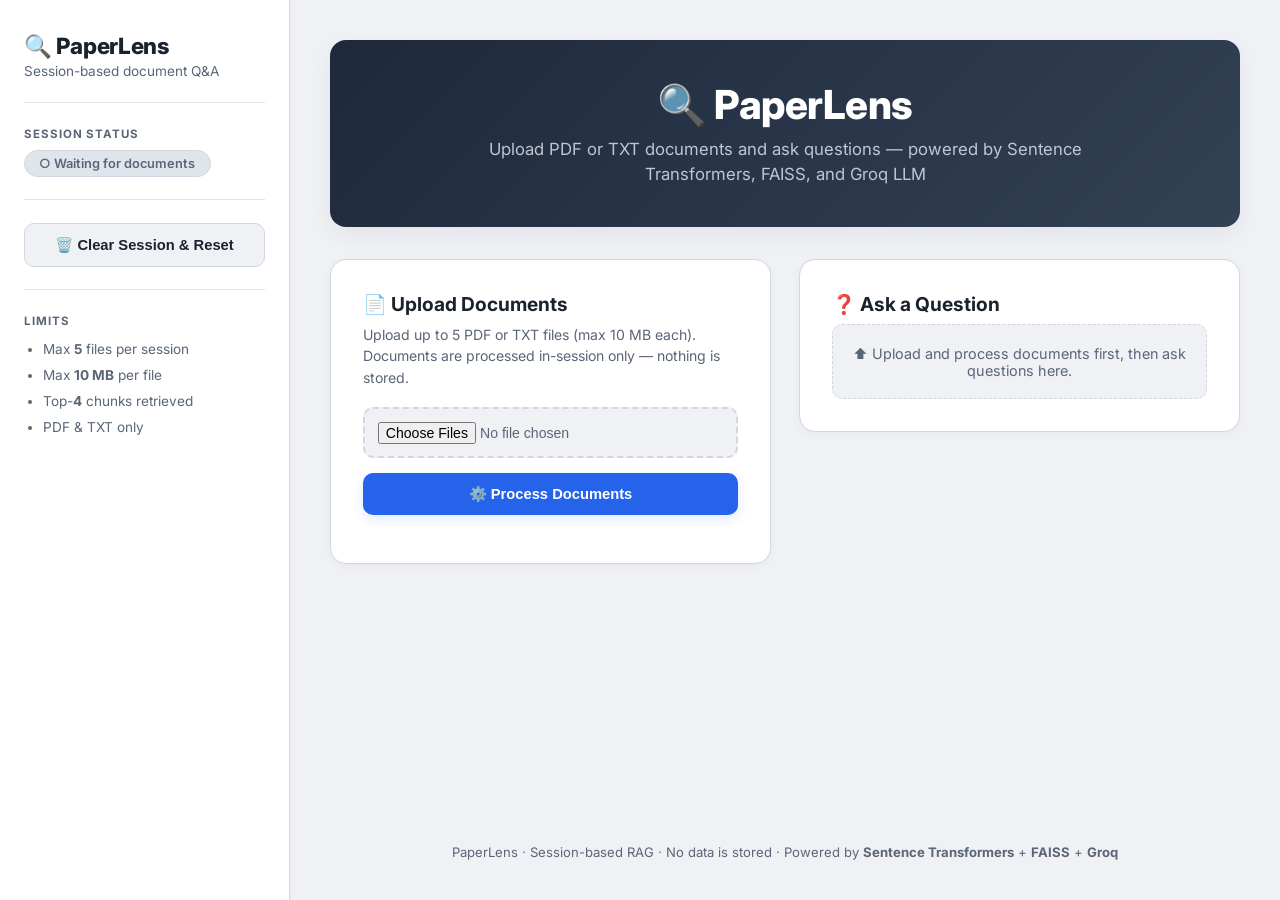
==== templates/index.html @ 30582c38 "responsive and no stramlit and static web" ====
<!DOCTYPE html>
<html lang="en">
<head>
    <meta charset="UTF-8">
    <meta name="viewport" content="width=device-width, initial-scale=1.0">
    <title>PaperLens</title>
    <link rel="stylesheet" href="/static/style.css">
    <link rel="preconnect" href="https://fonts.googleapis.com">
    <link rel="preconnect" href="https://fonts.gstatic.com" crossorigin>
    <link href="https://fonts.googleapis.com/css2?family=Inter:wght@400;600;700;800&display=swap" rel="stylesheet">
</head>
<body>

    <div class="sidebar">
        <h2>🔍 PaperLens</h2>
        <p class="subtitle">Session-based document Q&A</p>
        <hr>

        <div class="sidebar-section-title">Session Status</div>
        <div id="status-container">
            <span class="status-waiting" id="status-pill">○ Waiting for documents</span>
            <div id="status-details" style="margin-top: 10px;"></div>
        </div>

        <hr>
        <button id="clear-btn" class="btn btn-secondary">🗑️ Clear Session & Reset</button>
        <hr>

        <div class="sidebar-section-title">Limits</div>
        <ul class="limits-list">
            <li>Max <b>5</b> files per session</li>
            <li>Max <b>10 MB</b> per file</li>
            <li>Top-<b>4</b> chunks retrieved</li>
            <li>PDF & TXT only</li>
        </ul>
    </div>

    <main class="main-content">
        <div class="hero-header">
            <h1>🔍 PaperLens</h1>
            <p>Upload PDF or TXT documents and ask questions — powered by Sentence Transformers, FAISS, and Groq LLM</p>
        </div>

        <div class="grid-container">
            <!-- Upload Panel -->
            <div class="panel">
                <h3>📄 Upload Documents</h3>
                <p class="panel-sub">Upload up to 5 PDF or TXT files (max 10 MB each). Documents are processed in-session only — nothing is stored.</p>
                
                <input type="file" id="file-input" multiple accept=".pdf,.txt">
                <button id="upload-btn" class="btn btn-primary" style="margin-top: 15px; width: 100%;">⚙️ Process Documents</button>
                
                <div id="upload-message" class="message-box"></div>
            </div>

            <!-- Q&A Panel -->
            <div class="panel">
                <h3>❓ Ask a Question</h3>
                <div id="qa-disabled-msg" class="info-box">⬆️ Upload and process documents first, then ask questions here.</div>
                
                <div id="qa-form" class="hidden">
                    <textarea id="question-input" placeholder="e.g. What is the main contribution of this paper?" rows="4"></textarea>
                    <button id="ask-btn" class="btn btn-primary" style="width: 100%;">🔎 Search & Answer</button>
                </div>

                <!-- Answer Output Area -->
                <div id="answer-section" class="hidden">
                    <hr>
                    <h4>💬 Answer</h4>
                    <div class="answer-card">
                        <p id="answer-text"></p>
                    </div>

                    <div id="sources-container">
                        <strong>📌 Source References</strong>
                        <div id="source-badges"></div>
                    </div>

                    <details id="chunks-expander" style="margin-top: 15px;">
                        <summary>🔬 Inspect Retrieved Chunks</summary>
                        <div id="chunks-list" style="margin-top: 10px;"></div>
                    </details>
                </div>
            </div>
        </div>

        <footer class="footer">
            PaperLens · Session-based RAG · No data is stored · Powered by <b>Sentence Transformers</b> + <b>FAISS</b> + <b>Groq</b>
        </footer>
    </main>

    <script src="/static/script.js"></script>
</body>
</html>
---- static/style.css ----
/* ── Color Variables (Derived from Light Palette + Accents) ── */
:root {
    --bg-main: #F0F1F5;        /* White 90 */
    --surface: #FFFFFF;        /* White 100 */
    --surface-glass: rgba(255, 255, 255, 0.85);
    --border-light: #E0E4EB;   /* White 80 */
    --border-mid: #D1D6E0;     /* White 70 */
    --accent-gray: #BFC6D4;    /* White 60 */
    --text-primary: #1A222E;   /* Deep Slate */
    --text-secondary: #5A6678; /* Soft Slate */
    --accent-blue: #2563EB;    /* Clean Accent Blue */
    --accent-blue-hover: #1D4ED8;
    --accent-glow: rgba(37, 99, 235, 0.15);
    --success-bg: #E6F4EA;
    --success-text: #137333;
    --shadow-sm: 0 2px 8px rgba(26, 34, 46, 0.04);
    --shadow-md: 0 8px 24px rgba(26, 34, 46, 0.06);
    --shadow-lg: 0 16px 32px rgba(26, 34, 46, 0.08);
    --transition-fast: 0.2s cubic-bezier(0.4, 0, 0.2, 1);
    --transition-smooth: 0.35s cubic-bezier(0.16, 1, 0.3, 1);
}

/* ── Global Reset & Animations ── */
* {
    box-sizing: border-box;
    margin: 0;
    padding: 0;
}

body {
    font-family: 'Inter', system-ui, -apple-system, sans-serif;
    background-color: var(--bg-main);
    color: var(--text-primary);
    display: flex;
    min-height: 100vh;
    -webkit-font-smoothing: antialiased;
    overflow-x: hidden;
}

/* Keyframe Animations */
@keyframes fadeInUp {
    from {
        opacity: 0;
        transform: translateY(16px);
    }
    to {
        opacity: 1;
        transform: translateY(0);
    }
}

@keyframes pulseGlow {
    0%, 100% { box-shadow: 0 0 0 0 var(--accent-glow); }
    50% { box-shadow: 0 0 0 8px transparent; }
}

/* ── Sidebar Styling ── */
.sidebar {
    width: 290px;
    background-color: var(--surface);
    border-right: 1px solid var(--border-mid);
    padding: 2rem 1.5rem;
    height: 100vh;
    position: fixed;
    top: 0;
    left: 0;
    overflow-y: auto;
    z-index: 100;
    transition: transform var(--transition-smooth);
    box-shadow: var(--shadow-sm);
}

.sidebar h2 {
    font-size: 1.4rem;
    color: var(--text-primary);
    font-weight: 800;
    letter-spacing: -0.3px;
    display: flex;
    align-items: center;
    gap: 0.5rem;
}

.sidebar .subtitle {
    font-size: 0.85rem;
    color: var(--text-secondary);
    margin-top: 0.2rem;
}

.sidebar-section-title {
    font-size: 0.72rem;
    font-weight: 700;
    text-transform: uppercase;
    letter-spacing: 0.08em;
    color: var(--text-secondary);
    margin-top: 1.5rem;
    margin-bottom: 0.6rem;
}

.limits-list {
    padding-left: 1.2rem;
    font-size: 0.85rem;
    color: var(--text-secondary);
    line-height: 1.7;
}

.limits-list li {
    margin-bottom: 0.2rem;
}

hr {
    border: none;
    border-top: 1px solid var(--border-light);
    margin: 1.4rem 0;
}

/* ── Main Layout ── */
.main-content {
    margin-left: 290px;
    padding: 2.5rem;
    width: calc(100% - 290px);
    min-height: 100vh;
    display: flex;
    flex-direction: column;
    animation: fadeInUp 0.5s var(--transition-smooth);
}

/* Hero Header */
.hero-header {
    background: linear-gradient(135deg, #1E293B 0%, #334155 100%);
    border-radius: 16px;
    padding: 2.5rem 2rem;
    margin-bottom: 2rem;
    text-align: center;
    box-shadow: var(--shadow-md);
    position: relative;
    overflow: hidden;
    transition: transform var(--transition-smooth), box-shadow var(--transition-smooth);
}

.hero-header:hover {
    transform: translateY(-2px);
    box-shadow: var(--shadow-lg);
}

.hero-header h1 {
    color: #FFFFFF;
    font-size: 2.5rem;
    font-weight: 800;
    margin-bottom: 0.5rem;
    letter-spacing: -0.5px;
}

.hero-header p {
    color: var(--accent-gray);
    font-size: 1.05rem;
    max-width: 650px;
    margin: 0 auto;
    line-height: 1.5;
}

/* Content Grid */
.grid-container {
    display: grid;
    grid-template-columns: repeat(2, 1fr);
    gap: 1.75rem;
    align-items: start;
}

.panel {
    background: var(--surface);
    padding: 2rem;
    border-radius: 16px;
    border: 1px solid var(--border-mid);
    box-shadow: var(--shadow-sm);
    transition: transform var(--transition-smooth), box-shadow var(--transition-smooth), border-color var(--transition-fast);
    animation: fadeInUp 0.6s var(--transition-smooth) both;
}

.panel:hover {
    box-shadow: var(--shadow-md);
    border-color: var(--accent-gray);
}

.panel h3 {
    font-size: 1.2rem;
    color: var(--text-primary);
    margin-bottom: 0.5rem;
    display: flex;
    align-items: center;
    gap: 0.5rem;
}

.panel-sub {
    font-size: 0.88rem;
    color: var(--text-secondary);
    line-height: 1.5;
    margin-bottom: 1.2rem;
}

/* ── UI Controls & Inputs ── */
.btn {
    border: none;
    border-radius: 10px;
    padding: 0.75rem 1.25rem;
    font-weight: 600;
    cursor: pointer;
    font-size: 0.92rem;
    transition: all var(--transition-fast);
    display: inline-flex;
    align-items: center;
    justify-content: center;
    gap: 0.5rem;
}

.btn-primary {
    background: var(--accent-blue);
    color: #FFFFFF;
    box-shadow: 0 4px 12px var(--accent-glow);
}

.btn-primary:hover {
    background: var(--accent-blue-hover);
    transform: translateY(-1px);
    box-shadow: 0 6px 16px var(--accent-glow);
}

.btn-primary:active {
    transform: translateY(0);
}

.btn-secondary {
    background: var(--bg-main);
    color: var(--text-primary);
    border: 1px solid var(--border-mid);
    width: 100%;
}

.btn-secondary:hover {
    background: var(--border-light);
    color: var(--text-primary);
}

textarea {
    width: 100%;
    border: 1px solid var(--border-mid);
    background-color: var(--bg-main);
    color: var(--text-primary);
    border-radius: 10px;
    padding: 1rem;
    font-family: inherit;
    font-size: 0.95rem;
    margin-bottom: 1rem;
    outline: none;
    resize: vertical;
    transition: all var(--transition-fast);
}

textarea:focus {
    border-color: var(--accent-blue);
    background-color: var(--surface);
    box-shadow: 0 0 0 4px var(--accent-glow);
}

input[type="file"] {
    width: 100%;
    padding: 0.8rem;
    background: var(--bg-main);
    border: 2px dashed var(--border-mid);
    border-radius: 10px;
    font-size: 0.88rem;
    color: var(--text-secondary);
    cursor: pointer;
    transition: all var(--transition-fast);
}

input[type="file"]:hover {
    border-color: var(--accent-blue);
    background: var(--surface);
}

/* ── Answer & Source Cards ── */
#answer-section {
    animation: fadeInUp 0.4s var(--transition-smooth);
}

.answer-card {
    background: var(--bg-main);
    border-left: 4px solid var(--accent-blue);
    border-radius: 10px;
    padding: 1.25rem 1.5rem;
    margin: 1.2rem 0;
    color: var(--text-primary);
    line-height: 1.65;
    font-size: 0.98rem;
    box-shadow: inset 0 1px 2px rgba(0,0,0,0.02);
}

.source-badge {
    display: inline-flex;
    align-items: center;
    background: var(--surface);
    color: var(--text-primary);
    border: 1px solid var(--border-mid);
    border-radius: 20px;
    padding: 0.3rem 0.85rem;
    font-size: 0.78rem;
    font-weight: 600;
    margin: 0.3rem 0.3rem 0.3rem 0;
    box-shadow: var(--shadow-sm);
    transition: all var(--transition-fast);
}

.source-badge:hover {
    border-color: var(--accent-blue);
    transform: translateY(-1px);
}

.chunk-card {
    background: var(--bg-main);
    border: 1px solid var(--border-light);
    border-radius: 10px;
    padding: 1rem 1.2rem;
    margin-bottom: 0.75rem;
    transition: border-color var(--transition-fast);
}

.chunk-card:hover {
    border-color: var(--border-mid);
}

.chunk-meta {
    font-size: 0.75rem;
    color: var(--text-secondary);
    font-weight: 700;
    text-transform: uppercase;
    margin-bottom: 0.4rem;
}

.chunk-text {
    font-size: 0.88rem;
    color: var(--text-primary);
    line-height: 1.55;
}

/* Status Indicators */
.status-ready {
    background: var(--success-bg);
    color: var(--success-text);
    border: 1px solid #A8DADC;
    border-radius: 20px;
    padding: 0.3rem 0.9rem;
    font-size: 0.8rem;
    font-weight: 600;
    display: inline-block;
    animation: pulseGlow 2s infinite;
}

.status-waiting {
    background: var(--border-light);
    color: var(--text-secondary);
    border: 1px solid var(--border-mid);
    border-radius: 20px;
    padding: 0.3rem 0.9rem;
    font-size: 0.8rem;
    font-weight: 600;
    display: inline-block;
}

/* Collapsible Details */
details {
    background: var(--bg-main);
    border-radius: 10px;
    border: 1px solid var(--border-light);
    padding: 0.75rem 1rem;
    transition: background var(--transition-fast);
}

details[open] {
    background: var(--surface);
    border-color: var(--border-mid);
}

summary {
    font-weight: 600;
    font-size: 0.9rem;
    cursor: pointer;
    color: var(--text-primary);
    user-select: none;
}

.hidden { display: none !important; }

.info-box {
    background: var(--bg-main);
    color: var(--text-secondary);
    border: 1px dashed var(--border-mid);
    padding: 1.2rem;
    border-radius: 10px;
    font-size: 0.9rem;
    text-align: center;
}

.message-box {
    margin-top: 1rem;
    font-size: 0.9rem;
    font-weight: 500;
}

.footer {
    text-align: center;
    color: var(--text-secondary);
    font-size: 0.82rem;
    margin-top: auto;
    padding-top: 3rem;
}

/* ── Mobile & Tablet Responsiveness ── */
@media (max-width: 1024px) {
    .grid-container {
        grid-template-columns: 1fr;
    }
}

@media (max-width: 768px) {
    body {
        flex-direction: column;
    }

    .sidebar {
        width: 100%;
        height: auto;
        position: relative;
        border-right: none;
        border-bottom: 1px solid var(--border-mid);
        padding: 1.5rem;
    }

    .main-content {
        margin-left: 0;
        width: 100%;
        padding: 1.5rem;
    }

    .hero-header {
        padding: 1.75rem 1.25rem;
    }

    .hero-header h1 {
        font-size: 1.8rem;
    }

    .hero-header p {
        font-size: 0.92rem;
    }

    .panel {
        padding: 1.25rem;
    }
}
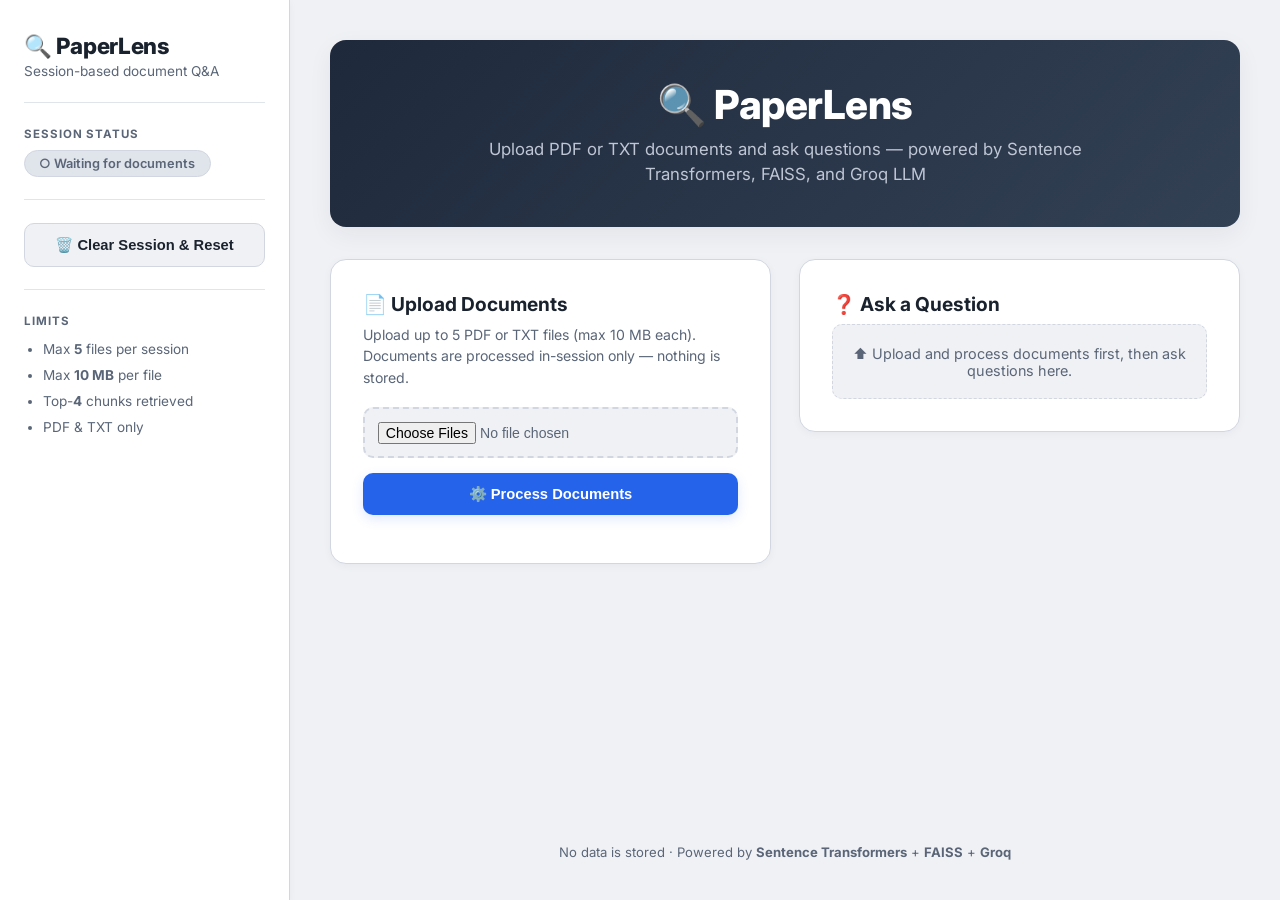
==== commit 8e78354f: "ui edit" ====
--- a/templates/index.html
+++ b/templates/index.html
@@ -85,7 +85,7 @@
         </div>
 
         <footer class="footer">
-            PaperLens · Session-based RAG · No data is stored · Powered by <b>Sentence Transformers</b> + <b>FAISS</b> + <b>Groq</b>
+            No data is stored · Powered by <b>Sentence Transformers</b> + <b>FAISS</b> + <b>Groq</b>
         </footer>
     </main>
 
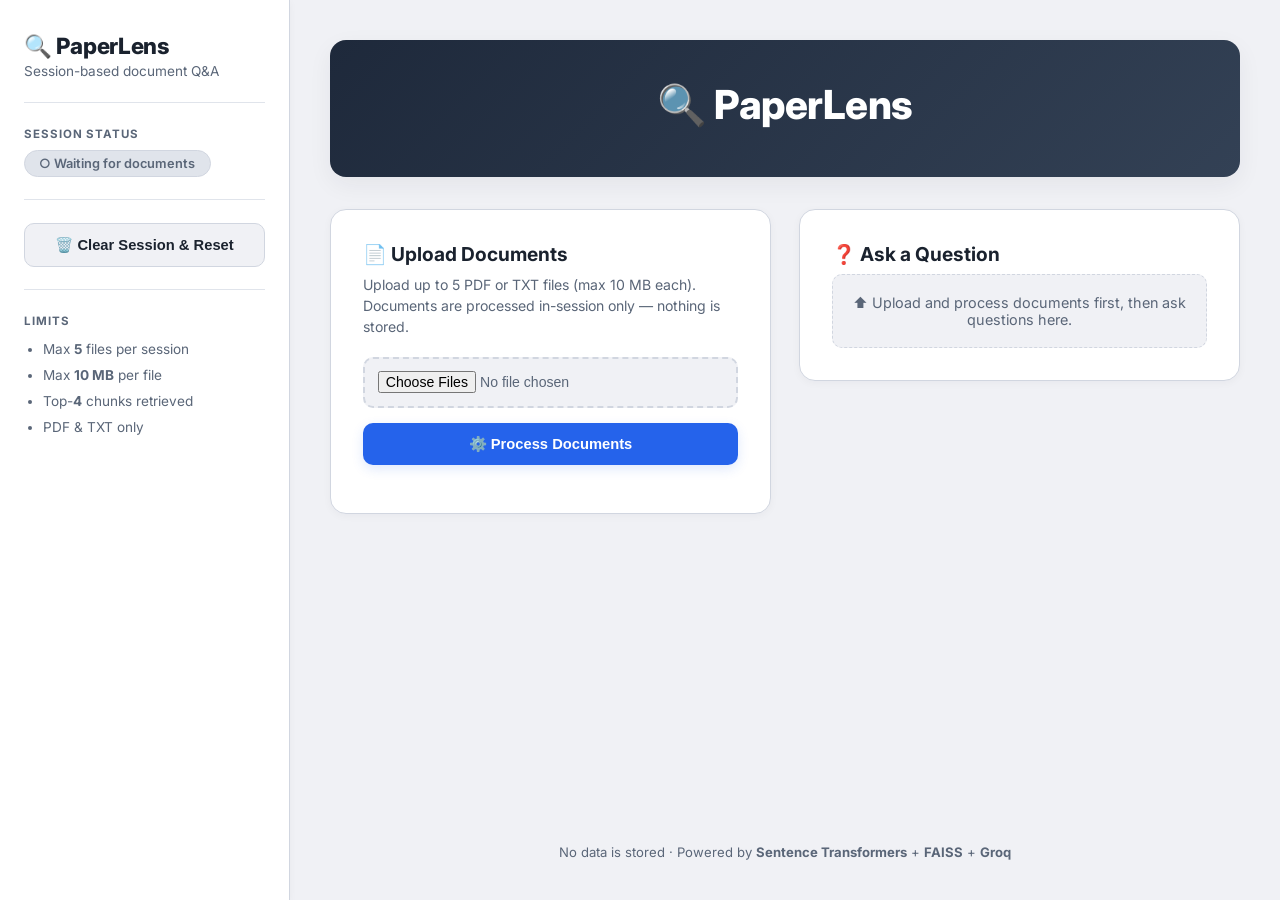
==== commit 7eaa6af3: "ui edit" ====
--- a/templates/index.html
+++ b/templates/index.html
@@ -38,7 +38,6 @@
     <main class="main-content">
         <div class="hero-header">
             <h1>🔍 PaperLens</h1>
-            <p>Upload PDF or TXT documents and ask questions — powered by Sentence Transformers, FAISS, and Groq LLM</p>
         </div>
 
         <div class="grid-container">
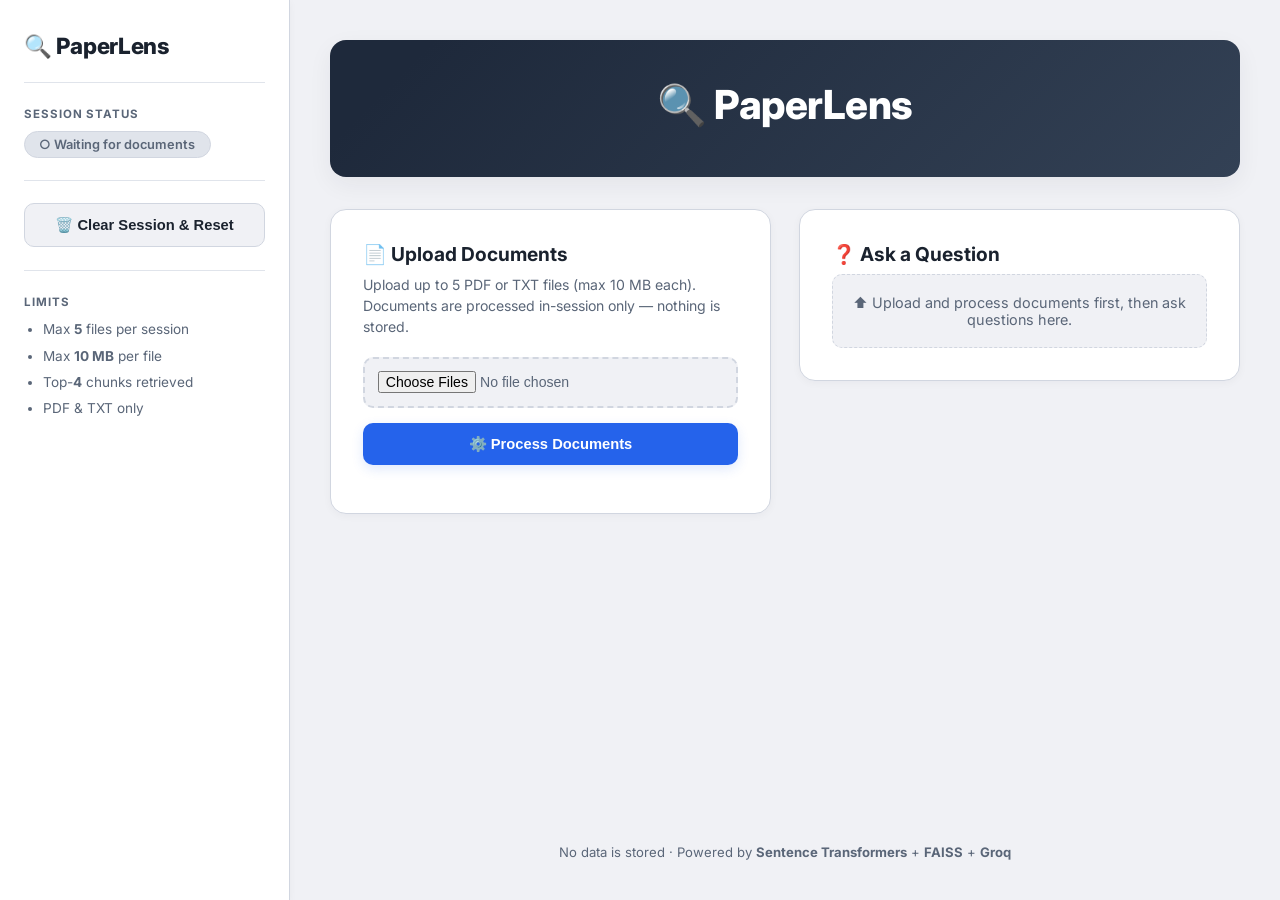
==== commit c99d1975: "ui edit" ====
--- a/templates/index.html
+++ b/templates/index.html
@@ -13,7 +13,6 @@
 
     <div class="sidebar">
         <h2>🔍 PaperLens</h2>
-        <p class="subtitle">Session-based document Q&A</p>
         <hr>
 
         <div class="sidebar-section-title">Session Status</div>
--- a/static/style.css
+++ b/static/style.css
@@ -126,7 +126,7 @@
 
 /* Hero Header */
 .hero-header {
-    background: linear-gradient(135deg, #1E293B 0%, #334155 100%);
+    background: linear-gradient(135deg, #1E293B 10%, #334155 100%);
     border-radius: 16px;
     padding: 2.5rem 2rem;
     margin-bottom: 2rem;
